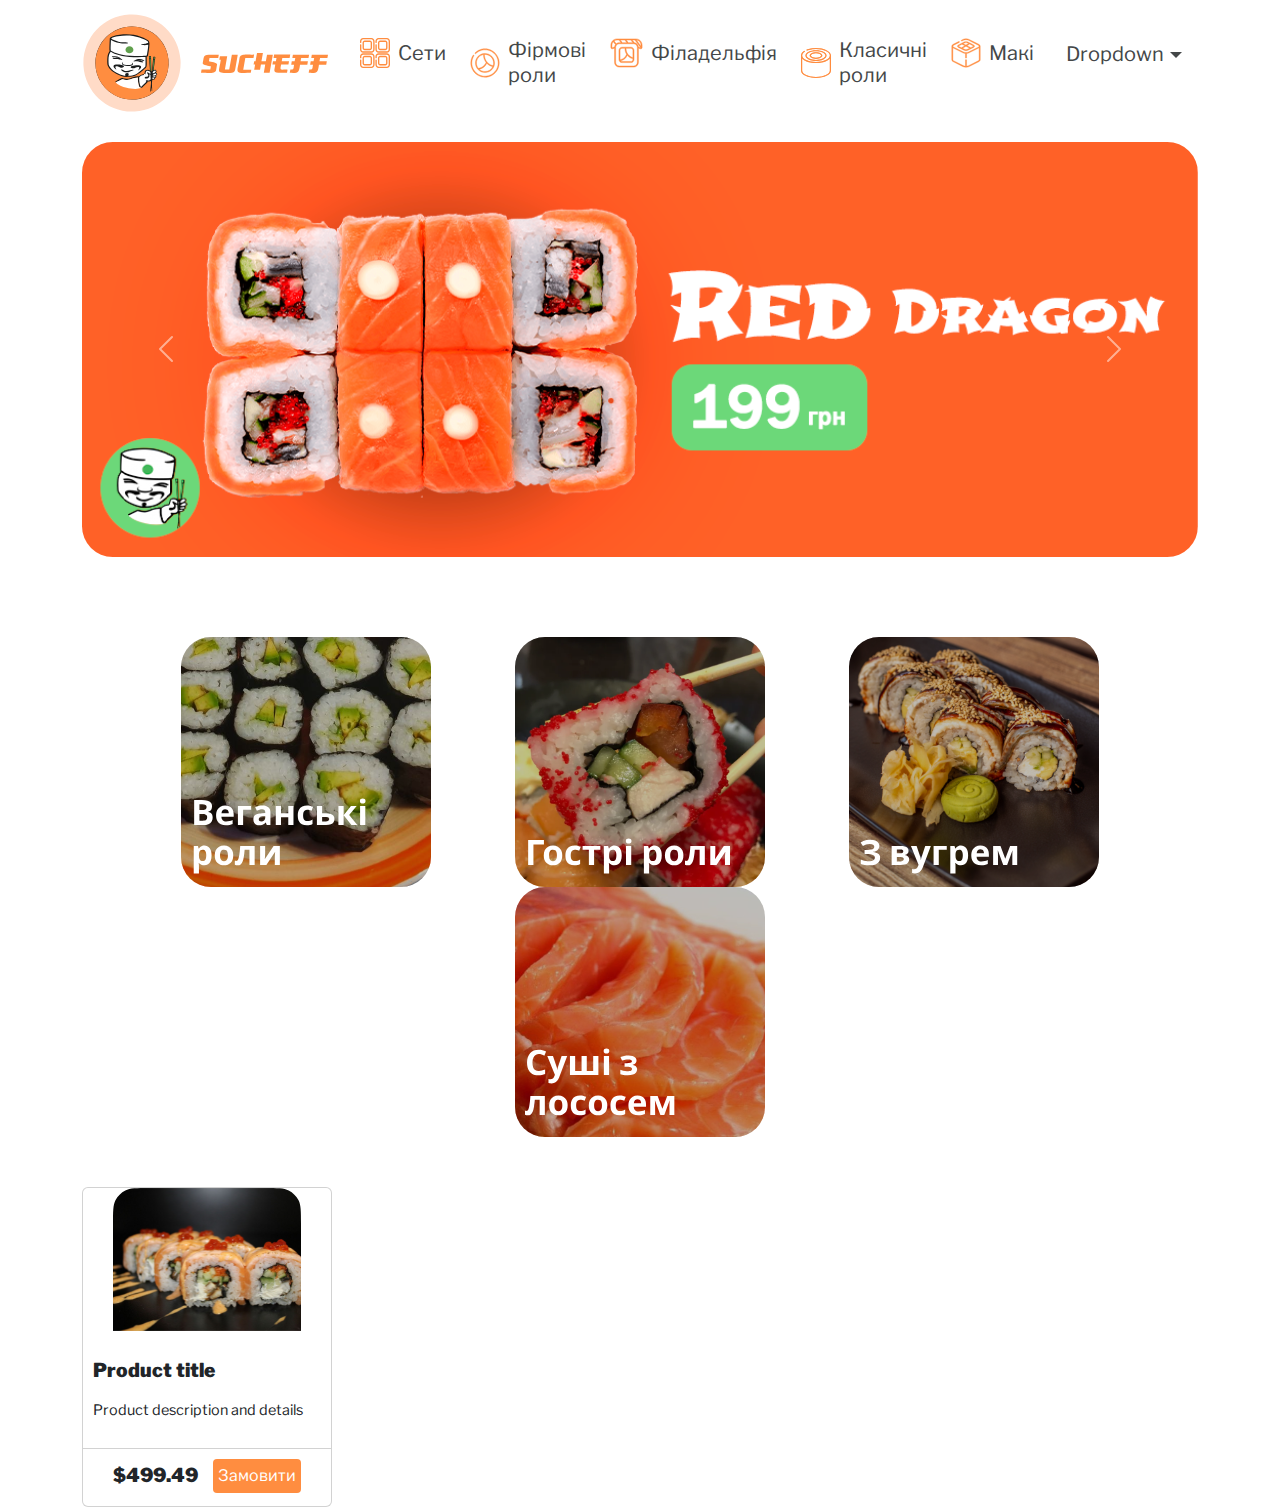
==== index.html @ 7b9acacd "first commit" ====
<!doctype html>
<html lang="uk">

<head>
    <!-- Голова: опис сторінки та підключення стилів -->
    <meta charset="utf-8">
    <meta name="viewport" content="width=device-width, initial-scale=1">
    <title>Назва сторінки</title>
    <!-- Підключення CSS Bootstrap та шрифтів -->
    <link rel="preconnect" href="https://fonts.googleapis.com">
    <link rel="preconnect" href="https://fonts.gstatic.com" crossorigin>
    <link href="https://fonts.googleapis.com/css2?family=Libre+Franklin:ital,wght@0,100..900;1,100..900&display=swap"
        rel="stylesheet">
    <link href="https://cdn.jsdelivr.net/npm/bootstrap@5.3.3/dist/css/bootstrap.min.css" rel="stylesheet"
        integrity="sha384-QWTKZyjpPEjISv5WaRU9OFeRpok6YctnYmDr5pNlyT2bRjXh0JMhjY6hW+ALEwIH" crossorigin="anonymous">
    <link rel="stylesheet" href="css/style.css">
</head>

<body>
    <!-- Тіло: увесь вміст сторінки -->
    <header>
        <nav class="navbar navbar-expand-lg ">
            <div class="container">
              <a class="navbar-brand" href="#">
                <img src="img/Logo.svg" alt="" class="logo_img">
                <img src="img/Main Logo SUCHEFF.svg" alt="" class="logo-text">
              </a>
              <button class="navbar-toggler" type="button" data-bs-toggle="collapse" data-bs-target="#navbarSupportedContent" aria-controls="navbarSupportedContent" aria-expanded="false" aria-label="Toggle navigation">
                <span class="navbar-toggler-icon"></span>
              </button>
              <div class="collapse navbar-collapse" id="navbarSupportedContent">
                <ul class="navbar-nav me-auto mb-2 mb-lg-0">
                  <li class="nav-item">

                    <a class="nav-link menu-link" aria-current="page" href="#">
                        <img src="img/Sushi sets.svg" class="menu-icon mx-2" alt="">Сети</a>
                  </li>
                  <li class="nav-item">
                    <a class="nav-link menu-link" href="#"><img src="img/Signature sushi.svg" class="menu-icon mx-2" alt="">Фірмові роли</a>
                  </li>
                  <li class="nav-item">
                    <a class="nav-link menu-link" href="#"><img src="img/Sushi philadelphia.svg" class="menu-icon mx-2" alt="">Філадельфія</a>
                  </li>
                  <li class="nav-item">
                    <a class="nav-link menu-link" href="#"><img src="img/Classic sushi.svg" class="menu-icon mx-2" alt="">Класичні роли</a>
                  </li>
                  <li class="nav-item">
                    <a class="nav-link menu-link" href="#"><img src="img/Sushi maki.svg" class="menu-icon mx-2" alt="">Макі</a>
                  </li>
                  <li class="nav-item dropdown">
                    <a class="nav-link dropdown-toggle menu-link mx-3 my-1" href="#" role="button" data-bs-toggle="dropdown" aria-expanded="false">
                      Dropdown
                    </a>
                    <ul class="dropdown-menu">
                      <li><a class="dropdown-item" href="#">Action</a></li>
                      <li><a class="dropdown-item" href="#">Another action</a></li>
                      <li><hr class="dropdown-divider"></li>
                      <li><a class="dropdown-item" href="#">Something else here</a></li>
                    </ul>
                  </li>
                </ul>
              </div>
            </div>
          </nav>
        <!-- Шапка сайту: назва, логотип, навігація -->
    </header>
    <main class="container">
        <div id="carouselExampleInterval" class="carousel slide" data-bs-ride="carousel">
            <div class="carousel-inner my-3">
              <div class="carousel-item active" data-bs-interval="2000">
                <img src="img/demo1.svg" class="d-block w-100" alt="...">
              </div>
              <div class="carousel-item">
                <img src="img/demo2.svg" class="d-block w-100" alt="...">
              </div>
            </div>
            <button class="carousel-control-prev" type="button" data-bs-target="#carouselExampleInterval" data-bs-slide="prev">
              <span class="carousel-control-prev-icon" aria-hidden="true"></span>
              <span class="visually-hidden">Previous</span>
            </button>
            <button class="carousel-control-next" type="button" data-bs-target="#carouselExampleInterval" data-bs-slide="next">
              <span class="carousel-control-next-icon" aria-hidden="true"></span>
              <span class="visually-hidden">Next</span>
            </button>
          </div>
          <div class="main-banner">
            <img src="img/1440 and 1920 Featured Section Small.svg" alt="">
            <img src="img/1440 and 1920 Featured Section Small (1).svg" alt="">
            <img src="img/1440 and 1920 Featured Section Small (2).svg" alt="">
            <img src="img/1440 and 1920 Featured Section Small (3).svg" alt="">
          </div>

          <div class="card">
            <div class="card-img"><img src="img/Product Image.svg" alt=""></div>
            <div class="card-info">
              <p class="text-title">Product title </p>
              <p class="text-body">Product description and details</p>
            </div>
            <div class="card-footer">
            <span class="text-title">$499.49</span>
            <div class="card-button">
                Замовити
            </div>
          </div></div>
        <!-- Головний контент сторінки -->
    </main>
    <footer>
        <!-- Підвал сайту: про сайт, автор, контакти тощо -->
    </footer>
    <!-- Підключення JS-файлу Bootstrap-->
    <script src="https://cdn.jsdelivr.net/npm/bootstrap@5.3.3/dist/js/bootstrap.bundle.min.js"
        integrity="sha384-YvpcrYf0tY3lHB60NNkmXc5s9fDVZLESaAA55NDzOxhy9GkcIdslK1eN7N6jIeHz"
        crossorigin="anonymous"></script>
    <!-- Власні JS-файли -->
</body>

</html>
---- css/style.css ----
body {
    font-family: "Libre Franklin", sans-serif;
}

.logo_img {
    width: 100px;
    margin-right: 15px;
}

.logo-text {
    height: 20px;
}

.menu-link {
    /* Menu name */
    /* Body Extra */
    font-style: normal;
    font-weight: 400;
    font-size: 20px;
    line-height: 25px;
    /* identical to box height, or 125% */
    display: flex;
    align-items: center;

    /* SuCheff theme/ref/neutral/neutral30 */
    color: #444748;


    /* Inside auto layout */

}

.menu-icon{
    height: 30px;
}

.main-banner{
    display: flex;
    margin-top: 80px;
    justify-content: center;
    flex-wrap: wrap;
    gap: 7.5%;
}

.card{
    display: flex ;
    width: 250px;
    height: 320px;

    position: relative;
    overflow: visible;
    margin-top: 50px;

}
   
   .card-img {
    display: flex;
    justify-content: center;
    height: 45%;
    width: 100%;
    border-radius: .5rem;
    transition: .3s ease;
   }
   
   .card-info {
    padding-top: 10%;
    padding-left: 10px;
   }
   
   svg {
    width: 20px;
    height: 20px;
   }
   
   .card-footer {
    width: 100%;
    display: flex;
    justify-content: center;
    align-items: center;
    gap: 15px;
    padding-top: 10px;
    background-color: white;
   }
   
   /*Text*/
   .text-title {
    font-weight: 900;
    font-size: 1.2em;
    line-height: 1.5;
   }
   
   .text-body {
    font-size: .9em;
    padding-bottom: 10px;
   }
   
   /*Button*/
   .card-button {
    background-color: #ff8d40;
    color: white;
    border-radius: 4px;
    display: flex;
    padding: .3em;
    cursor: pointer;
    transition: .3s ease-in-out;
   }
   
   /*Hover*/
   .card-img:hover {
    transform: translateY(-15%);
    box-shadow: rgba(226, 196, 63, 0.25) 0px 13px 47px -5px, rgba(180, 71, 71, 0.3) 0px 8px 16px -8px;
   }
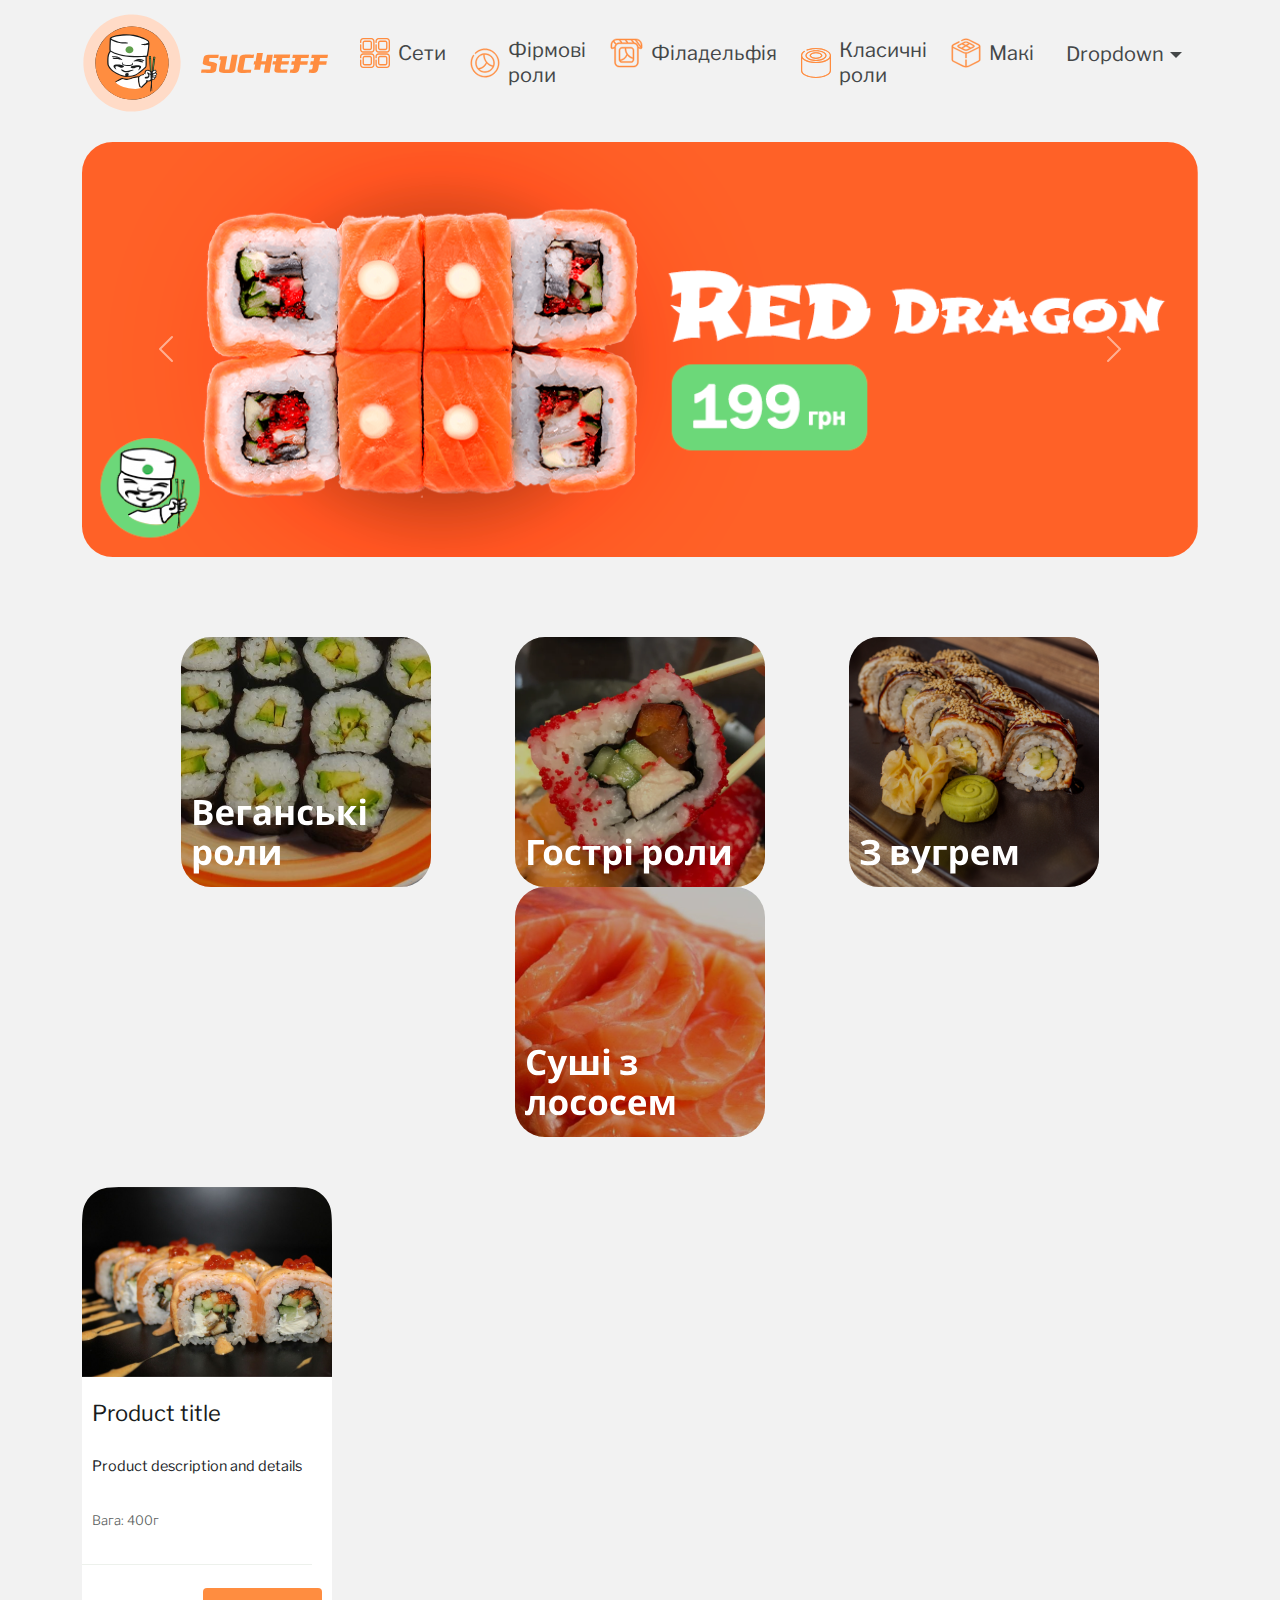
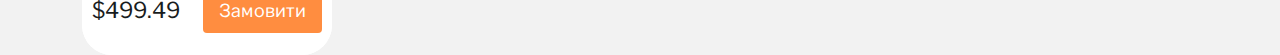
==== commit 0c36e8e8: "card, text" ====
--- a/index.html
+++ b/index.html
@@ -21,87 +21,101 @@
     <header>
         <nav class="navbar navbar-expand-lg ">
             <div class="container">
-              <a class="navbar-brand" href="#">
-                <img src="img/Logo.svg" alt="" class="logo_img">
-                <img src="img/Main Logo SUCHEFF.svg" alt="" class="logo-text">
-              </a>
-              <button class="navbar-toggler" type="button" data-bs-toggle="collapse" data-bs-target="#navbarSupportedContent" aria-controls="navbarSupportedContent" aria-expanded="false" aria-label="Toggle navigation">
-                <span class="navbar-toggler-icon"></span>
-              </button>
-              <div class="collapse navbar-collapse" id="navbarSupportedContent">
-                <ul class="navbar-nav me-auto mb-2 mb-lg-0">
-                  <li class="nav-item">
+                <a class="navbar-brand" href="#">
+                    <img src="img/Logo.svg" alt="" class="logo_img">
+                    <img src="img/Main Logo SUCHEFF.svg" alt="" class="logo-text">
+                </a>
+                <button class="navbar-toggler" type="button" data-bs-toggle="collapse"
+                    data-bs-target="#navbarSupportedContent" aria-controls="navbarSupportedContent"
+                    aria-expanded="false" aria-label="Toggle navigation">
+                    <span class="navbar-toggler-icon"></span>
+                </button>
+                <div class="collapse navbar-collapse" id="navbarSupportedContent">
+                    <ul class="navbar-nav me-auto mb-2 mb-lg-0">
+                        <li class="nav-item">
 
-                    <a class="nav-link menu-link" aria-current="page" href="#">
-                        <img src="img/Sushi sets.svg" class="menu-icon mx-2" alt="">Сети</a>
-                  </li>
-                  <li class="nav-item">
-                    <a class="nav-link menu-link" href="#"><img src="img/Signature sushi.svg" class="menu-icon mx-2" alt="">Фірмові роли</a>
-                  </li>
-                  <li class="nav-item">
-                    <a class="nav-link menu-link" href="#"><img src="img/Sushi philadelphia.svg" class="menu-icon mx-2" alt="">Філадельфія</a>
-                  </li>
-                  <li class="nav-item">
-                    <a class="nav-link menu-link" href="#"><img src="img/Classic sushi.svg" class="menu-icon mx-2" alt="">Класичні роли</a>
-                  </li>
-                  <li class="nav-item">
-                    <a class="nav-link menu-link" href="#"><img src="img/Sushi maki.svg" class="menu-icon mx-2" alt="">Макі</a>
-                  </li>
-                  <li class="nav-item dropdown">
-                    <a class="nav-link dropdown-toggle menu-link mx-3 my-1" href="#" role="button" data-bs-toggle="dropdown" aria-expanded="false">
-                      Dropdown
-                    </a>
-                    <ul class="dropdown-menu">
-                      <li><a class="dropdown-item" href="#">Action</a></li>
-                      <li><a class="dropdown-item" href="#">Another action</a></li>
-                      <li><hr class="dropdown-divider"></li>
-                      <li><a class="dropdown-item" href="#">Something else here</a></li>
+                            <a class="nav-link menu-link" aria-current="page" href="#">
+                                <img src="img/Sushi sets.svg" class="menu-icon mx-2" alt="">Сети</a>
+                        </li>
+                        <li class="nav-item">
+                            <a class="nav-link menu-link" href="#"><img src="img/Signature sushi.svg"
+                                    class="menu-icon mx-2" alt="">Фірмові роли</a>
+                        </li>
+                        <li class="nav-item">
+                            <a class="nav-link menu-link" href="#"><img src="img/Sushi philadelphia.svg"
+                                    class="menu-icon mx-2" alt="">Філадельфія</a>
+                        </li>
+                        <li class="nav-item">
+                            <a class="nav-link menu-link" href="#"><img src="img/Classic sushi.svg"
+                                    class="menu-icon mx-2" alt="">Класичні роли</a>
+                        </li>
+                        <li class="nav-item">
+                            <a class="nav-link menu-link" href="#"><img src="img/Sushi maki.svg" class="menu-icon mx-2"
+                                    alt="">Макі</a>
+                        </li>
+                        <li class="nav-item dropdown">
+                            <a class="nav-link dropdown-toggle menu-link mx-3 my-1" href="#" role="button"
+                                data-bs-toggle="dropdown" aria-expanded="false">
+                                Dropdown
+                            </a>
+                            <ul class="dropdown-menu">
+                                <li><a class="dropdown-item" href="#">Action</a></li>
+                                <li><a class="dropdown-item" href="#">Another action</a></li>
+                                <li>
+                                    <hr class="dropdown-divider">
+                                </li>
+                                <li><a class="dropdown-item" href="#">Something else here</a></li>
+                            </ul>
+                        </li>
                     </ul>
-                  </li>
-                </ul>
-              </div>
+                </div>
             </div>
-          </nav>
+        </nav>
         <!-- Шапка сайту: назва, логотип, навігація -->
     </header>
     <main class="container">
         <div id="carouselExampleInterval" class="carousel slide" data-bs-ride="carousel">
             <div class="carousel-inner my-3">
-              <div class="carousel-item active" data-bs-interval="2000">
-                <img src="img/demo1.svg" class="d-block w-100" alt="...">
-              </div>
-              <div class="carousel-item">
-                <img src="img/demo2.svg" class="d-block w-100" alt="...">
-              </div>
+                <div class="carousel-item active" data-bs-interval="2000">
+                    <img src="img/demo1.svg" class="d-block w-100" alt="...">
+                </div>
+                <div class="carousel-item">
+                    <img src="img/demo2.svg" class="d-block w-100" alt="...">
+                </div>
             </div>
-            <button class="carousel-control-prev" type="button" data-bs-target="#carouselExampleInterval" data-bs-slide="prev">
-              <span class="carousel-control-prev-icon" aria-hidden="true"></span>
-              <span class="visually-hidden">Previous</span>
+            <button class="carousel-control-prev" type="button" data-bs-target="#carouselExampleInterval"
+                data-bs-slide="prev">
+                <span class="carousel-control-prev-icon" aria-hidden="true"></span>
+                <span class="visually-hidden">Previous</span>
             </button>
-            <button class="carousel-control-next" type="button" data-bs-target="#carouselExampleInterval" data-bs-slide="next">
-              <span class="carousel-control-next-icon" aria-hidden="true"></span>
-              <span class="visually-hidden">Next</span>
+            <button class="carousel-control-next" type="button" data-bs-target="#carouselExampleInterval"
+                data-bs-slide="next">
+                <span class="carousel-control-next-icon" aria-hidden="true"></span>
+                <span class="visually-hidden">Next</span>
             </button>
-          </div>
-          <div class="main-banner">
+        </div>
+        <div class="main-banner">
             <img src="img/1440 and 1920 Featured Section Small.svg" alt="">
             <img src="img/1440 and 1920 Featured Section Small (1).svg" alt="">
             <img src="img/1440 and 1920 Featured Section Small (2).svg" alt="">
             <img src="img/1440 and 1920 Featured Section Small (3).svg" alt="">
-          </div>
-
-          <div class="card">
-            <div class="card-img"><img src="img/Product Image.svg" alt=""></div>
-            <div class="card-info">
-              <p class="text-title">Product title </p>
-              <p class="text-body">Product description and details</p>
+        </div>
+        <div class="sushi-list">
+            <div class="sushi-card">
+                <div class="sushi-card-img"><img src="img/Product Image.svg" alt=""></div>
+                <div class="sushi-card-info">
+                    <p class="sushi-text-title">Product title </p>
+                    <p class="sushi-text-body">Product description and details</p>
+                    <p class="sushi-weight-body">Вага: 400г</p>
+                </div>
+                <div class="sushi-card-footer">
+                    <span class="sushi-text-title">$499.49</span>
+                    <div class="sushi-card-button">
+                        Замовити
+                    </div>
+                </div>
             </div>
-            <div class="card-footer">
-            <span class="text-title">$499.49</span>
-            <div class="card-button">
-                Замовити
-            </div>
-          </div></div>
+        </div>
         <!-- Головний контент сторінки -->
     </main>
     <footer>
--- a/css/style.css
+++ b/css/style.css
@@ -1,5 +1,6 @@
 body {
     font-family: "Libre Franklin", sans-serif;
+    background-color: #F2F2F2;
 }
 
 .logo_img {
@@ -30,11 +31,11 @@
 
 }
 
-.menu-icon{
+.menu-icon {
     height: 30px;
 }
 
-.main-banner{
+.main-banner {
     display: flex;
     margin-top: 80px;
     justify-content: center;
@@ -42,74 +43,117 @@
     gap: 7.5%;
 }
 
-.card{
-    display: flex ;
+.sushi-card {
+    display: flex;
     width: 250px;
-    height: 320px;
-
+    flex-direction: column;
     position: relative;
     overflow: visible;
     margin-top: 50px;
+    background-color: white;
+    align-items: flex-start;
+    padding: 0px;
+    border-radius: 30px;
+
+
 
 }
-   
-   .card-img {
+
+.sushi-card-img {
     display: flex;
     justify-content: center;
     height: 45%;
     width: 100%;
     border-radius: .5rem;
     transition: .3s ease;
-   }
-   
-   .card-info {
-    padding-top: 10%;
-    padding-left: 10px;
-   }
-   
-   svg {
+}
+
+.sushi-card-info {
+    box-sizing: border-box;
+    display: flex;
+    flex-direction: column;
+    justify-content: space-between;
+    align-items: flex-start;
+    padding: 20px 10px;
+    gap: 10px;
+    background: #FFFFFF;
+    border-bottom: 1px solid rgba(20, 82, 7, 0.08);
+    border-radius: 0px;
+
+
+}
+
+svg {
     width: 20px;
     height: 20px;
-   }
-   
-   .card-footer {
+}
+
+.sushi-card-footer {
     width: 100%;
     display: flex;
-    justify-content: center;
+    flex-direction: row;
+    justify-content: space-between;
     align-items: center;
-    gap: 15px;
-    padding-top: 10px;
-    background-color: white;
-   }
-   
-   /*Text*/
-   .text-title {
-    font-weight: 900;
+    padding: 22.5px 10px;
+    gap: 10px;
+    background: #FFFFFF;
+    border-radius: 0px 0px 30px 30px;
+}
+
+/*Text*/
+.sushi-text-title {
     font-size: 1.2em;
     line-height: 1.5;
-   }
-   
-   .text-body {
+
+    /* Body Super Extra */
+    font-style: normal;
+    font-weight: 400;
+    font-size: 22px;
+    display: flex;
+    align-items: center;
+    color: #191C1D;
+
+}
+
+.sushi-text-body {
     font-size: .9em;
     padding-bottom: 10px;
-   }
-   
-   /*Button*/
-   .card-button {
-    background-color: #ff8d40;
+}
+
+/*Button*/
+.sushi-card-button {
     color: white;
-    border-radius: 4px;
     display: flex;
-    padding: .3em;
     cursor: pointer;
     transition: .3s ease-in-out;
-   }
-   
-   /*Hover*/
-   .card-img:hover {
+
+    /* primaryButton */
+
+    flex-direction: row;
+    align-items: center;
+    padding: 10px 16px;
+    background: #FF8D40;
+    border-radius: 4px;
+
+    font-style: normal;
+    font-weight: 400;
+    font-size: 18px;
+    line-height: 25px;
+    text-align: center;
+
+}
+
+.sushi-weight-body {
+    font-style: normal;
+    font-weight: 300;
+    font-size: 13px;
+    line-height: 15px;
+    color: #5C5F60;
+
+}
+
+/*Hover*/
+.card-img:hover {
     transform: translateY(-15%);
     box-shadow: rgba(226, 196, 63, 0.25) 0px 13px 47px -5px, rgba(180, 71, 71, 0.3) 0px 8px 16px -8px;
-   }
-   
-
-   +}